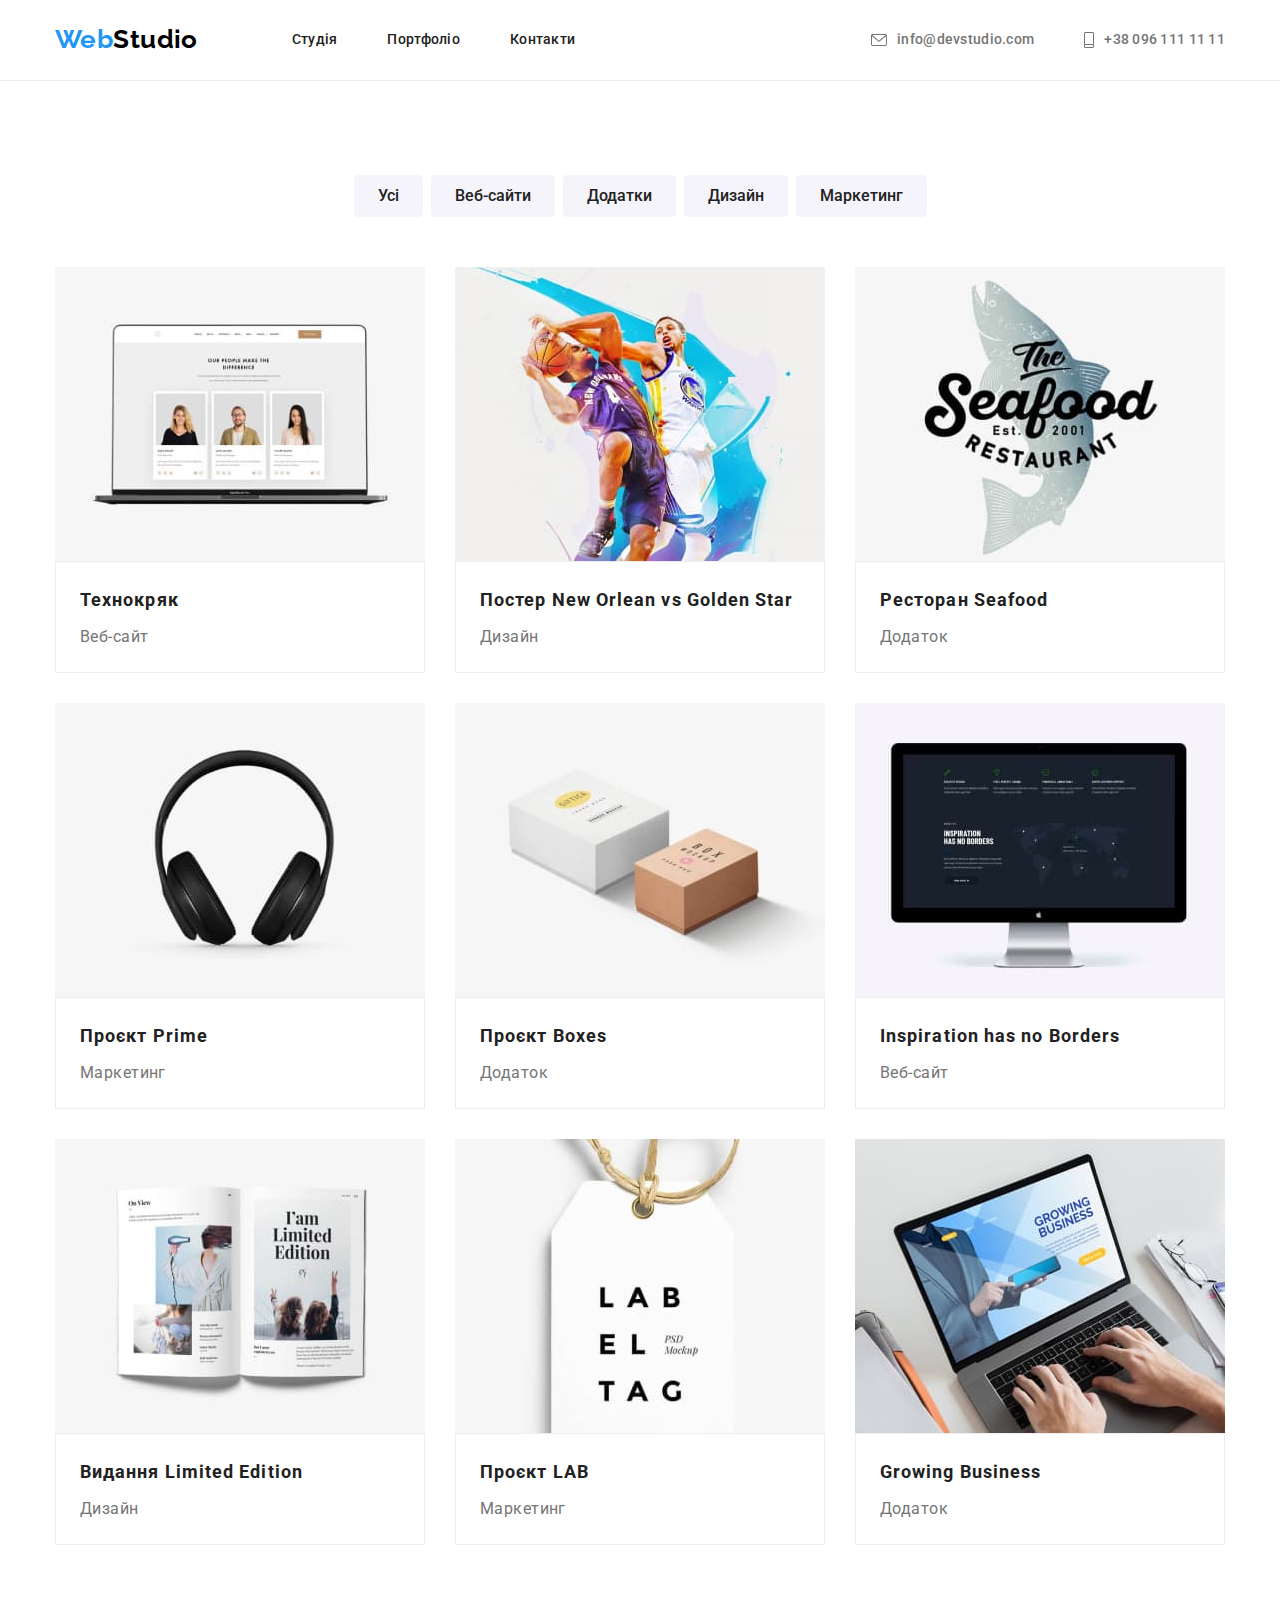
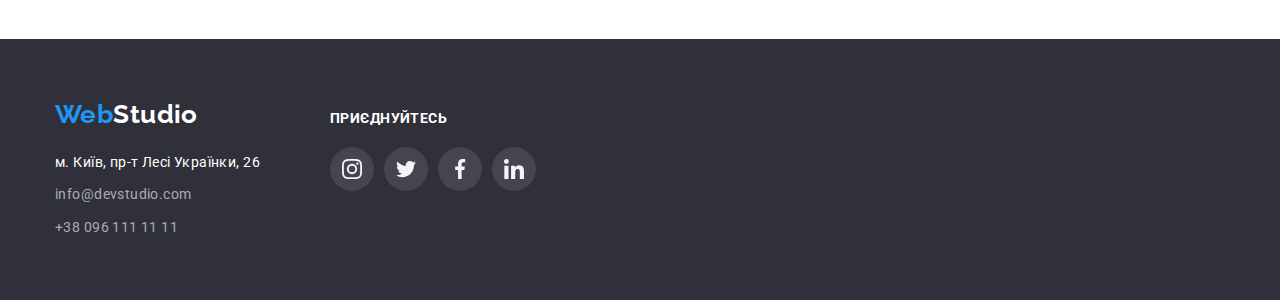
==== portfolio.html @ 8e15bc78 "homeWork" ====
<!DOCTYPE html>
<html lang="ua">

<head>
    <meta charset="UTF-8">
    <meta http-equiv="X-UA-Compatible" content="IE=edge">
    <meta name="viewport" content="width=device-width, initial-scale=1.0">
    <link rel="preconnect" href="https://fonts.googleapis.com">
    <link rel="preconnect" href="https://fonts.gstatic.com" crossorigin>
   
      <link href="https://fonts.googleapis.com/css2?family=Raleway:wght@700&family=Roboto:wght@400;500;700;900&display=swap"
rel="stylesheet">
<link rel="stylesheet"
        href="https://cdnjs.cloudflare.com/ajax/libs/modern-normalize/1.1.0/modern-normalize.min.css">
    <link rel="stylesheet" href="./css/styles.css">
    <title>Студія</title>
</head>

<body>
    <!--Шапка сторінки-->
    <header class="header-page">
        <div class="container main-nav">
            <nav class="nav">
        <a href="./index.html" class="logo"><span class="logo-word">Web</span>Studio</a>
                <ul class="site-nav list">
                    <li class="item"><a href="./index.html" class="link active">Студія</a></li>
                    <li class="item"><a href="./portfolio.html" class="link">Портфоліо</a></li>
                    <li class="item"><a href="" class="link">Контакти</a></li>
                </ul>
            </nav>
            <ul class="contact list">
                <li class="item">
                    <a href="mailto:info@devstudio.com" class="link-envelope link">
                        <svg class="icon-envelope" width="16" height="12">
                            <use href="./image4/icomoon.svg#icon-envelope-hover-2"></use>
                        </svg>
                        info@devstudio.com
                    </a>
                </li>
                <li class="item">
                    <a href="tel:+380961111111" class="link-smartphone link">
                        <svg class="icon-smartphone" width="10" height="16">
                            <use href="./image4/icomoon.svg#icon-smartphone"></use>
                        </svg>
                        +38 096 111 11 11
                    </a>
                </li>
            </ul>
        </div>
    </header>
<!--Головна сторінка-->
    <main>
        <section class="portfolio section">
            <div class="container">
            
                <h1 class="visually-hidden">Портфоліо</h1>
                <ul class="portfolio-nav list">
                    <li class="portfolio-nav-item item"><button type="button" class="button button-secondary">Усі</button></li>
                    <li class="portfolio-nav-item item"><button type="button" class="button button-secondary">Веб-сайти</button></li>
                    <li class="portfolio-nav-item item"><button type="button" class="button button-secondary">Додатки</button></li>
                    <li class="portfolio-nav-item item"><button type="button" class="button button-secondary">Дизайн</button></li>
                    <li class="portfolio-nav-item item"><button type="button" class="button button-secondary">Маркетинг</button></li>
                </ul>

        <ul class="portfolio-list list">
            <li class="portfolio-list-item item">
                <div class="thumb">
                <a href="" class="portfolio-item">
                <img src="./img/portfolio/laptop.jpg" class="portfolio-img" alt="Технокряк" width="370" height="294"></a>
                <div class="product-overlay">
                <p class="overlay-portfolio">Ресурс пропонує комплексні пропозиції з різним рівнем функціоналу та сервісів. Все це дозволить відвідувачу отримати
                вичерпні відомості про компанію чи приватну особу.</p>
                </div>
                </div>
            <div class="img-descr">
             <h2 class="portfolio-title">Технокряк</h2>
            <p class="portfolio-descrp">Веб-сайт</p>
            </div>
        
            </li>
            <li class="portfolio-list-item item">
                <a href="" class="portfolio-item">
                    <img src="./img/portfolio/basketball.jpg" class="portfolio-img alt=" Постер New Orlean vs Golden Star
                        width="370" height="294">
                </a>
                <div class="img-descr">
                    <h2 class="portfolio-title">Постер <span lang="en">New Orlean vs Golden Star</span></h2>
                    <p class="portfolio-descrp">Дизайн</p>
                </div>
            </li>
            <li class="portfolio-list-item item">
                <a href="" class="portfolio-item">
                    <img src="./img/portfolio/seafood.jpg" class="portfolio-img alt=" Ресторан Seafood width="370" height="294">
                </a>
                <div class="img-descr">
                    <h2 class="portfolio-title">Ресторан <span lang="en">Seafood</span></h2>
                    <p class="portfolio-descrp">Додаток</p>
                </div>
            </li>
            <li class="portfolio-list-item item">
                <a href="" class="portfolio-item">
                    <img src="./img/portfolio/pods.jpg" class="portfolio-img alt=" Проект Prime width="370" height="294"></a>
                <div class="img-descr">
                    <h2 class="portfolio-title">Проєкт <span lang="en">Prime</span></h2>
                    <p class="portfolio-descrp">Маркетинг</p>
                </div>
            </li>
            <li class="portfolio-list-item item">
                <a href="" class="portfolio-item">
                    <img src="./img/portfolio/box.jpg" class="portfolio-img alt=" Проект Boxes width="370" height="294">
                </a>
                <div class="img-descr">
                    <h2 class="portfolio-title">Проєкт <span lang="en">Boxes</span></h2>
                    <p class="portfolio-descrp">Додаток</p>
                </div>
            </li>
            <li class="portfolio-list-item item">
                <a href="" class="portfolio-item">
                    <img src="./img/portfolio/computer.jpg" class="portfolio-img alt=" Inspiration has no Borders width="370"
                        height="294"></a>
                <div class="img-descr">
                    <h2 class="portfolio-title" lang="en">Inspiration has no Borders</h2>
                    <p class="portfolio-descrp">Веб-сайт</p>
                </div>
            </li>
            <li class="portfolio-list-item item">
                <a href="" class="portfolio-item">
                    <img src="./img/portfolio/magazine.jpg" class="portfolio-img alt=" В Limited Edition width="370"
                        height="294"></a>
                <div class="img-descr">
                    <h2 class="portfolio-title">Видання <span lang="en">Limited Edition</span></h2>
                    <p class="portfolio-descrp">Дизайн</p>
                </div>
            </li>
            <li class="portfolio-list-item item">
                <a href="" class="portfolio-item">
                    <img src="./img/portfolio/tag.jpg" class="portfolio-img alt=" Проєкт LAB width="370" height="294"></a>
                <div class="img-descr">
                    <h2 class="portfolio-title">Проєкт <span lang="en">LAB</span></h2>
                    <p class="portfolio-descrp">Маркетинг</p>
                </div>
            </li>
            <li class="portfolio-list-item item">
                <a href="" class="portfolio-item">
                    <img src="./img/portfolio/work.jpg" class="portfolio-img alt=" Growing Business width="370"
                        height="294"></a>
                <div class="img-descr">
                    <h2 class="portfolio-title" lang="en">Growing Business</h2>
                    <p class="portfolio-descrp">Додаток</p>
                </div>
            </li>
        </ul>
        </div>
        </section>
        
        </main>
                    <!--Нижня шапка-->
                    <footer class="footer">
                        <div class="page-footer container">
                            <div class="adress-container">
                                <a href="./index.html" class="logo"><span class="logo-word">Web</span>Studio</a>
                                <address>
                                    <ul class="adress-list list">
                                        <li class="item"> <a href="https://goo.gl/maps/piqngm7oDQpEDh6u6" class="address-list-link"
                                                target="_blank" rel="noopener nofollow noreferrer">м. Київ, пр-т Лесі Українки, 26</a> </li>
                                        <li class="item"> <a href="maito:info@devstudio.com" class="address-list-tel">info@devstudio.com</a> </li>
                                        <li class="item"> <a href="tel:+380961111111" class="address-list-tel">+38 096 111 11 11</a> </li>
                                    </ul>
                                </address>
                            </div>
                            <div class="link-container">
                                <p class="footer-link-container-title">приєднуйтесь</p>
                                <ul class="list footer-links-list">
                                    <li class="footer-links-item">
                                        <a class="footer-social-links" href="">
                                            <svg class="footer-social-link-icon" width="20" height="20">
                                                <use href="./image4/icomoon.svg#icon-instagram"></use>
                                            </svg>
                                        </a>
                                    </li>
                                    <li class="footer-links-item">
                                        <a class="footer-social-links" href="">
                                            <svg class="footer-social-link-icon" width="20" height="20">
                                                <use href="./image4/icomoon.svg#icon-twitter"></use>
                                            </svg>
                                        </a>
                                    </li>
                                    <li class="footer-links-item">
                                        <a class="footer-social-links" href="">
                                            <svg class="footer-social-link-icon" width="20" height="20">
                                                <use href="./image4/icomoon.svg#icon-facebook"></use>
                                            </svg>
                                        </a>
                                    </li>
                                    <li class="footer-links-item">
                                        <a class="footer-social-links" href="">
                                            <svg class="footer-social-link-icon" width="20" height="20">
                                                <use href="./image4/icomoon.svg#icon-elipse"></use>
                                            </svg>
                                        </a>
                                    </li>
                                </ul>
                            </div>
                        </div>
                    </footer>
                    </body>
                    
                    </html>
---- css/styles.css ----
html {
    box-sizing: border-box;
}

*,
*::after,
*::before {
    box-sizing: inherit;
}

h1,
h2,
h3,
h4,
h5,
h6,
p {
    margin-top: 0;
}

a {
    text-decoration: none;
    color: inherit;
}

address {
    font-style: normal;
}


:root {
    --title-text-color: #212121;
    --primary-text-color: #757575;
    --accent-color: #2196F3;
    --deep-blue: #188CE8;
    --button-white-color: #FFFFFF;
    --background-section: #2F303A;
    --background-color: #F5F4FA;
    --black: #000000;

    /*--others*/
    --idx-header:100;
    --idx-backdrop:1000;
}

body {
    color: var(--primary-text-color);
    font-family: 'Roboto', sans-serif;
    letter-spacing: 0.03em;
    font-size: 14px;
    line-height: 1.71;
}

.list {
    list-style: none;
    padding-left: 0;
    margin: 0;
}

.container {
    width: 1200px;
    padding-left: 15px;
    padding-right: 15px;
    margin-left: auto;
    margin-right: auto;
}

.section {
    padding-top: 94px;
    padding-bottom: 94px;
}

/*Шапка*/

.header-page {
border-bottom: 1px solid #ECECEC;
padding-top: 24px;
padding-bottom: 25px;
}


/*Логотип*/

.logo {
color: var(--black);
    text-decoration: none;
    font-family: 'Raleway', sans-serif;
    font-weight: 700;
    font-size: 26px;
    line-height: 1.2;


}

.nav .logo {
    margin-right: 94px;
}

.logo .logo-word {
  color: var(--accent-color);
}

.main-nav {
    display: flex;
    align-items: center;
    justify-content: space-between;
}

.nav,
.site-nav {
    display: flex;
    align-items: center;
}


.site-nav .item:not(:last-child) {
    margin-right: 50px;
}

.site-nav .link {
    color: var(--title-text-color);
    text-decoration: none;
    font-weight: 500;
    line-height: 1.14;
    letter-spacing: 0.02em;
    position: relative;
    padding-top: 28px;
    padding-bottom: 28px;

}

.site-nav .current {
    color: var(--accent-color);
}

.site-nav .active::after{
    position: absolute;
    left: 0px;
    bottom: 0px;
    content: "";
    display: block;
    width: 100%;
    height: 4px;
    margin-bottom: -1px;
    border-radius: 2px;
    background-color: var(--accent-color);
    opacity: 0;


}


.active::after,
.active:hover::after,
.active:focus::after {
    opacity: 1;
}




.site-nav .link:hover,
.site-nav .link:focus {
    color: var(--accent-color);
}

.icon-envelope {
    margin-right: 10px;
    fill: currentColor;
}

.link-envelope {
    align-items: center;
    display: flex;
}

.icon-smartphone {
    margin-right: 10px;
    fill: currentColor;
}

.link-smartphone {
    align-items: center;
    display: flex;
}

.contact {
    display: flex;
}

.contact .link {
   color: var(--primary-text-color);
    text-decoration: none;
    font-weight: 500;
    line-height: 1.14;
    letter-spacing: 0.02em;
}

.contact .item:not(:last-child)
   { margin-right: 50px;
}

.contact .link:hover,
.contact .link:focus {
    color: var(--accent-color);
}


.hero {
    background-color: var(--background-section);
    text-align: center;
    padding-top: 200px;
    padding-bottom: 200px;
  
}

.overlay{
    max-width: 1600px;
    margin-left: auto;
    margin-right: auto;
    height: 600px;
    background-image: linear-gradient(to right, 
    rgba(47,48,58, 0.4),
    rgba(47, 48, 58, 0.4)
    ),
    url("../image4/Img\ \(1\).jpg");
    background-position: center;
    background-repeat: no-repeat;
    background-size: cover;
}



.hero .hero-title {
        display: block;
        width: 696px;
        text-align: center;
        margin-right: auto;
        margin-left: auto;

        color: var(--button-white-color);
        font-weight: 900;
        font-size: 44px;
        line-height: 1.36;
        letter-spacing: 0.06em;
        text-transform: uppercase;

        margin-top: 0;
        margin-bottom: 30px;
    }

/*Button*/

.button {
    font-size: 16px;
    text-align: center;
    cursor: pointer;
    font-family: inherit;
    border-color: transparent;
    border-radius: 4px;
}

.button-primary {
    color: var(--button-white-color);
    background-color: var(--accent-color);

    font-weight: 700;
    line-height: 1.88;
    letter-spacing: 0.06em;

    padding: 10px 32px;
    min-width: 200px;
}

.button-secondary {
    display: inline-block;
    color: var(--title-text-color);
    background-color: var(--background-color);

    font-weight: 500;
    line-height: 1.62;

    padding: 6px 22px;
}

.button-secondary:not(:last-child) {
    margin-right: 8px;
}

.button-primary:hover,
.button-primary:focus {
 color: var(--background-color);
 background-color: var(--deep-blue);
}

.button-secondary:hover,
.button-secondary:focus {
color: var(--button-white-color);
    background-color: var(--accent-color);
}

.button.active {
    color: var(--button-white-color);
    background-color: var(--accent-color);
}

/*FEATURES*/


.visually-hidden {
    position: absolute;
    width: 1px;
    height: 1px;
    margin: -1px;
    border: 0;
    padding: 0;

    white-space: nowrap;
    clip-path: inset(100%);
    clip: rect(0 0 0 0);
    overflow: hidden;
}

.features-section{
    padding-bottom: 47px;
}

.features {
    display: flex;
    flex-wrap: wrap;
 
}

.features .item {
    width: 270px;
}

.features .item:not(:last-child) {
    margin-right: 30px;
}
.features .features-title {
    color: var(--title-text-color);
    font-size: 14px;
    line-height: 1.14;
    text-transform: uppercase;
    margin-top: 0px;
    margin-bottom: 10px;
}

.features .feature-text {
    line-height: 1.17;
    margin-bottom: 0;
    margin-top: 0;
 


}

.works {
    padding-top: 0;
}

.works .works-images {
    display: flex;
}

.works-images .work {
    display: block;
    max-width: 100%;
    height: auto;
}


.works .works-images .item:not(:last-child) {
    margin-right: 30px;
}

.section-title {
    color: var(--title-text-color);
    font-size: 36px;
    line-height: 1.16;
    text-align: center;
    margin-top: 0px;
    margin-bottom: 50px;
}
*/
.team {
    background-color: var(--background-color);
}

.team-list {
    display: flex;
}

.team-list .item {
    box-shadow: 0px 1px 3px rgba(0, 0, 0, 0.12), 0px 1px 1px rgba(0, 0, 0, 0.14), 0px 2px 1px rgba(0, 0, 0, 0.2);
    border-radius: 0px 0px 4px 4px;
    text-align: center;
    background-color: var(--button-white-color);
}

.team-list .item:not(:last-child) {
    margin-right: 30px;
}

.team-list .item .img-descr {
    padding-top: 15px;
    padding-bottom: 15px;
}

.team .team-member {
    color: var(--title-text-color);
    font-weight: 500;
    font-size: 16px;
    line-height: 1.19;
    margin-bottom: 0;
    margin-bottom: 10px;
}

.team .team-descrp {
    font-size: 16px;
    line-height: 1.19;
    margin-bottom: 0;
}

.team-list .item .team-img {
    display: block;
    max-width: 100%;
    height: auto;
}

.footer {
    background-color: var(--background-section);
    padding-top: 60px;
    padding-bottom: 60px;
}

.footer .page-footer .logo {
    display: block;
    color: var(--button-white-color);
    margin-bottom: 20px;
}

.address-list .list .item:not(:last-child) {
    margin-bottom: 9px;
}

.address-list .address {
    font-style: normal;
    color: var(--button-white-color);
    text-decoration: none;
    font-size: 14px;
    line-height: 1.71;
}

.address-list .mail:hover,
.address-list .mail:focus,
.address-list .tel:hover,
.address-list .tel:focus {
    color: var(--accent-color);
}

.address-list .mail,
.address-list .tel {
    font-style: normal;
    color: rgba(255, 255, 255, 0.6);
    text-decoration: none;
    font-size: 14px;
    line-height: 1.71;
}



.portfolio-item {
    text-decoration: none;

}

.portfolio-title {
    color: var(--title-text-color);
    font-size: 18px;
    line-height: 2;
    letter-spacing: 0.06em;
    margin-bottom: 4px;
    margin-top: 0;
}

.portfolio-descrp {
    font-size: 16px;
    line-height: 1.88;
    padding-top: 0;
    margin-top: 0;
    margin-bottom: 0;
}

.portfolio-list {
    display: flex;
    flex-wrap: wrap;

    margin: -15px;
}


.portfolio-list .item {
    margin: 15px;

}

.portfolio-list .item .img-descr {
    border: 1px solid #EEEEEE;
    padding-top: 20px;
    padding-bottom: 20px;
    padding-right: 24px;
    padding-left: 24px;
}

.item .portfolio-img {
    display: block;
    max-width: 100%;
    height: auto;
}

.portfolio-nav {
    display: flex;
    justify-content: center;
    margin-bottom: 50px;
}

.portfolio-nav .item:not(:last-child) {
    margin-right: 8px;
}

.product-overlay{
    position: absolute;
    top: 0;
    left: 0;
    background-color: rgba(255, 255, 255, 0.457);
    backdrop-filter: blur(2px);
    display: flex;
    align-items: center;
    width: 100%;
    height: 100%;
    transform: translateY(100%);
background-color: rgba(33,150, 243, 0.9);
    transition: transform var(--trns-fast);
}

.portfolio-list-item:hover .product-overlay{
    transform: translateY(0);
}

.overlay-portfolio{
    font-weight: 700;
    padding-left: 20px;
    padding-right: 20px;
    letter-spacing: 0,02em;
    color: var(--button-white-color);
}

.thumb{
    position: relative;
    overflow: hidden;
   
}

/* ======================FEATURES================= */
.visually-hidden {
    position: absolute;
    width: 1px;
    height: 1px;
    margin: -1px;
    border: 0;
    padding: 0;

    white-space: nowrap;
    clip-path: inset(100%);
    clip: rect(0 0 0 0);
    overflow: hidden;
}

.features-section {
    padding-bottom: 47px;
}

.features {
    display: flex;
    flex-wrap: wrap;
 
}

.features .item {
    width: calc((100% - 90px) / 4);
}

.features .features-title {
    color: var(--title-text-color);
    font-size: 14px;
    line-height: 1.14;
    text-transform: uppercase;
    margin-top: 0px;
    margin-bottom: 10px;
}

.features .feature-text {
    line-height: 1.17;
    margin-bottom: 0;
    margin-top: 0;
    padding-top: 13.5px;
    padding-bottom: 13.5px;
}

.icon-container {
    width: 270px;
    height: 120px;
    background: #f5f4fa;
    border-radius: 4px;
    margin-bottom: 30px;
    padding: 25px 100px;
}





/* ==============/WORKS===================== */
/* ===============TEAM================== */
.section-title {
    color: var(--title-text-color);
    font-size: 36px;
    line-height: 1.16;
    text-align: center;
    margin-top: 0pxpx;
    margin-bottom: 50px;}


.team {
    background-color: var(--background-color);
}

.team-list {
    display: flex;
    flex-wrap: wrap;
}

.team-item {
    box-shadow: 0px 1px 3px rgba(0, 0, 0, 0.12), 0px 1px 1px rgba(0, 0, 0, 0.14),
        0px 2px 1px rgba(0, 0, 0, 0.2);
    border-radius: 0px 0px 4px 4px;
    text-align: center;
    background-color: var(--button-white-color);
    width: calc((100% - 90px) / 4);
}

.team-link-list {
    display: flex;
    
    align-items: center;
    justify-content: center;
}

    .team-link{
    padding-bottom: 42px;
}

.team-content {
    margin-bottom: 16px;
}


.team-social-icon {
    fill: #afb1b8;
}

.team-icon-link:hover .team-social-icon,
.team-icon-link:focus .team-social-icon {
    fill: var(--button-white-color);
}

.team-icon-link:hover,
.team-icon-link:focus {
    background-color: var(--accent-color);
    border-radius: 50%;
    width: 44px;
    height: 44px;
}

.team-icon-link {
    width: 44px;
    height: 44px;
    border-radius: 50%;
    fill: #afb1b8;
    padding: 12px;
    display: flex;
}

.team-img-description {
    padding: 30px 32px;
}

.team .team-member {
    color: var(--title-text-color);
    font-weight: 500;
    font-size: 16px;
    line-height: 1.19;
    margin-bottom: 0;
    margin-bottom: 10px;
}

.team .team-descrp {
    font-size: 16px;
    line-height: 1.19;
    margin-bottom: 0;
}

.team-list .item .team-img {
    display: block;
    max-width: 100%;
    height: auto;
}

/* ---------------TEAM--------------------*/
/* ----------------CLIENTS----------------*/
.clients-list {
    display: flex;
    flex-wrap: wrap;

}

.clients-list-item {
    width: 170px;
    height: 92px;
    border: 1px solid #afb1b8;
    border-radius: 4px;

   
}

.clients-list .clients-list-item:not(:nth-child(6n)){
margin-right: 30px;
}

.clients-list-item:hover,
.clients-list-item:focus {
    border: 1px solid var(--accent-color);
}
.clients-item-link:hover .clients-icon,
.clients-item-link:focus .clients-icon {
    fill: var(--accent-color);
}

.clients-item-link {
    display: flex;

    /* padding: 16px 32px; */
    width: 100%;
    height: 100%;
    align-items: center;
    justify-content: center;
}

.clients-icon {
    display: block;
fill: #afb1b8;
}

/* --------------CLIENTS---------*/
/* -------------FOOTER-----------*/
.footer-social-link-icon {
    fill: var(--background-color);
}

.footer-links-item:not(:nth-child(4n)){
margin-right: 10px;
}

.footer-links-item{
fill: var(--accent-color);
}

.footer-social-links{
fill:var(--button-white-color);
}

.footer {
    background-color: var(--background-section);
    padding-top: 60px;
    padding-bottom: 60px;
}

.page-footer {
    display: flex;
   
    align-items: baseline;
}

.footer-links-list {
    display: flex;

}

.footer-link-container-title {
    font-size: 14px;
    font-weight: 700;
    line-height: 1.14;
    color: var(--button-white-color);
    margin-bottom: 20px;
    text-transform: uppercase;
    
 
}


.footer-social-links {
background-color: rgba(255, 255, 255, 0.1);
    width: 44px;
    height: 44px;
    border-radius: 50%;
    padding: 12px;
    display: flex;

}

.footer-social-links:hover,
.footer-social-links:focus {
    background-color: var(--accent-color);
}

.footer-social-link-icon {
    fill: currentColor;

}


.footer .page-footer .logo {
    display: block;
    color: var(--button-white-color);
    margin-bottom: 20px;
}

.address-list-item:not(:last-child) {
    margin-bottom: 9px;
}

.address-list-link {
    font-style: normal;
    color: var(--button-white-color);
    text-decoration: none;
    font-size: 14px;
    line-height: 1.71;
}

.address-list-mail:hover,
.address-list-mail:focus,
.address-list-tel:hover,
.address-list-tel:focus {

    color: var(--accent-color);
}



.address-list-mail,
.address-list-tel {
    font-style: normal;
    color: rgba(255, 255, 255, 0.6);
    text-decoration: none;
    font-size: 14px;
    line-height: 1.71;
}

.link-container{
    margin-left: 70px;
}



/* ==============PORTFOLIO=========== */


.portfolio-list {
    display: flex;
    flex-wrap: wrap;
    
}

.portfolio-list-item:hover,
.portfolio-list-item:focus {
    box-shadow: 0px 1px 1px rgba(0, 0, 0, 0.12), 0px 4px 4px rgba(0, 0, 0, 0.06),
        1px 4px 6px rgba(0, 0, 0, 0.16);
}


.portfolio-list-img {
    display: block;
    max-width: 100%;
    height: auto;
}

.portfolio-nav {
    display: flex;
    justify-content: center;
    margin-bottom: 50px;

    flex-wrap: wrap;
}
  




 .footer-social-link-icon{
fill:var(--background-color);
 }

 .portfolio-img-descr {
     border: 1px solid #eeeeee;
     border-top: none;
     padding-top: 20px;
     padding-bottom: 20px;
     padding-right: 24px;
     padding-left: 24px;
 }

 .portfolio-list-descrp {
     font-size: 16px;
     line-height: 1.88;
     padding-top: 0;
     margin-top: 0;
     margin-bottom: 0;
 }

 .portfolio-list-title {
     color: var(--title-text-color);
     font-size: 18px;
     line-height: 2;
     letter-spacing: 0.06em;
     margin-bottom: 4px;
     margin-top: 0;
 }

 .adress-list .item:not(:last-child){
    margin-bottom: 9px;
 }
 

 .social-link{
    margin-right: 10px;
 }




 /*--Position overlay--*/
 .wrapper{
 border-radius: 4px;
 position: relative;
 outline:4px;
 }

.overlay-box {
position: absolute;
   width: 370px;
    height: 70px;
    border-radius: 0px;
    background: rgba(47, 48, 58, 0.8);
    left: 0;
    bottom: 0;
}

.overlay-text {
    font-family: 'Roboto';
    font-style: normal;
    font-weight: 700;
    font-size: 14px;
    line-height: 16px;
    text-align: center;
    letter-spacing: 0.03em;
    text-transform: uppercase;

    padding: 27px;

    color: #FFFFFF;
}
/* MODEL WINDOW */
.backdrop {
    position: fixed;
    top: 0;
    left: 0;

    width: 100%;
    height: 100%;

    background-color: rgba(0, 0, 0, 0.2);
    backdrop-filter: blur(2px);

    visibility: visible;
    transition: opacity 250ms, visibility 250ms linear;
}

.backdrop.is-hidden {
    opacity: 0;
    visibility: hidden;
    pointer-events: none;
}

.modal {
    transform: translateX(-50%) translateY(-50%);
    position: absolute;
    width: 528px;
    height: 581px;

    top: 50%;
    left: 50%;

    border-radius: 4px;
    background: #FFFFFF;
    box-shadow: 0px 1px 3px rgba(0, 0, 0, 0.12), 0px 1px 1px rgba(0, 0, 0, 0.14), 0px 2px 1px rgba(0, 0, 0, 0.2);

}

.close-btn {
    position: absolute;
    top: 10px;
    right: 10px;

    display: flex;
    align-items: center;
    justify-content: center;

    cursor: pointer;

    width: 30px;
    height: 30px;
    padding: 0;
    border-radius: 50%;
    border-color: rgba(0, 0, 0, 0.1);
    background-color: #FFFFFF;

}
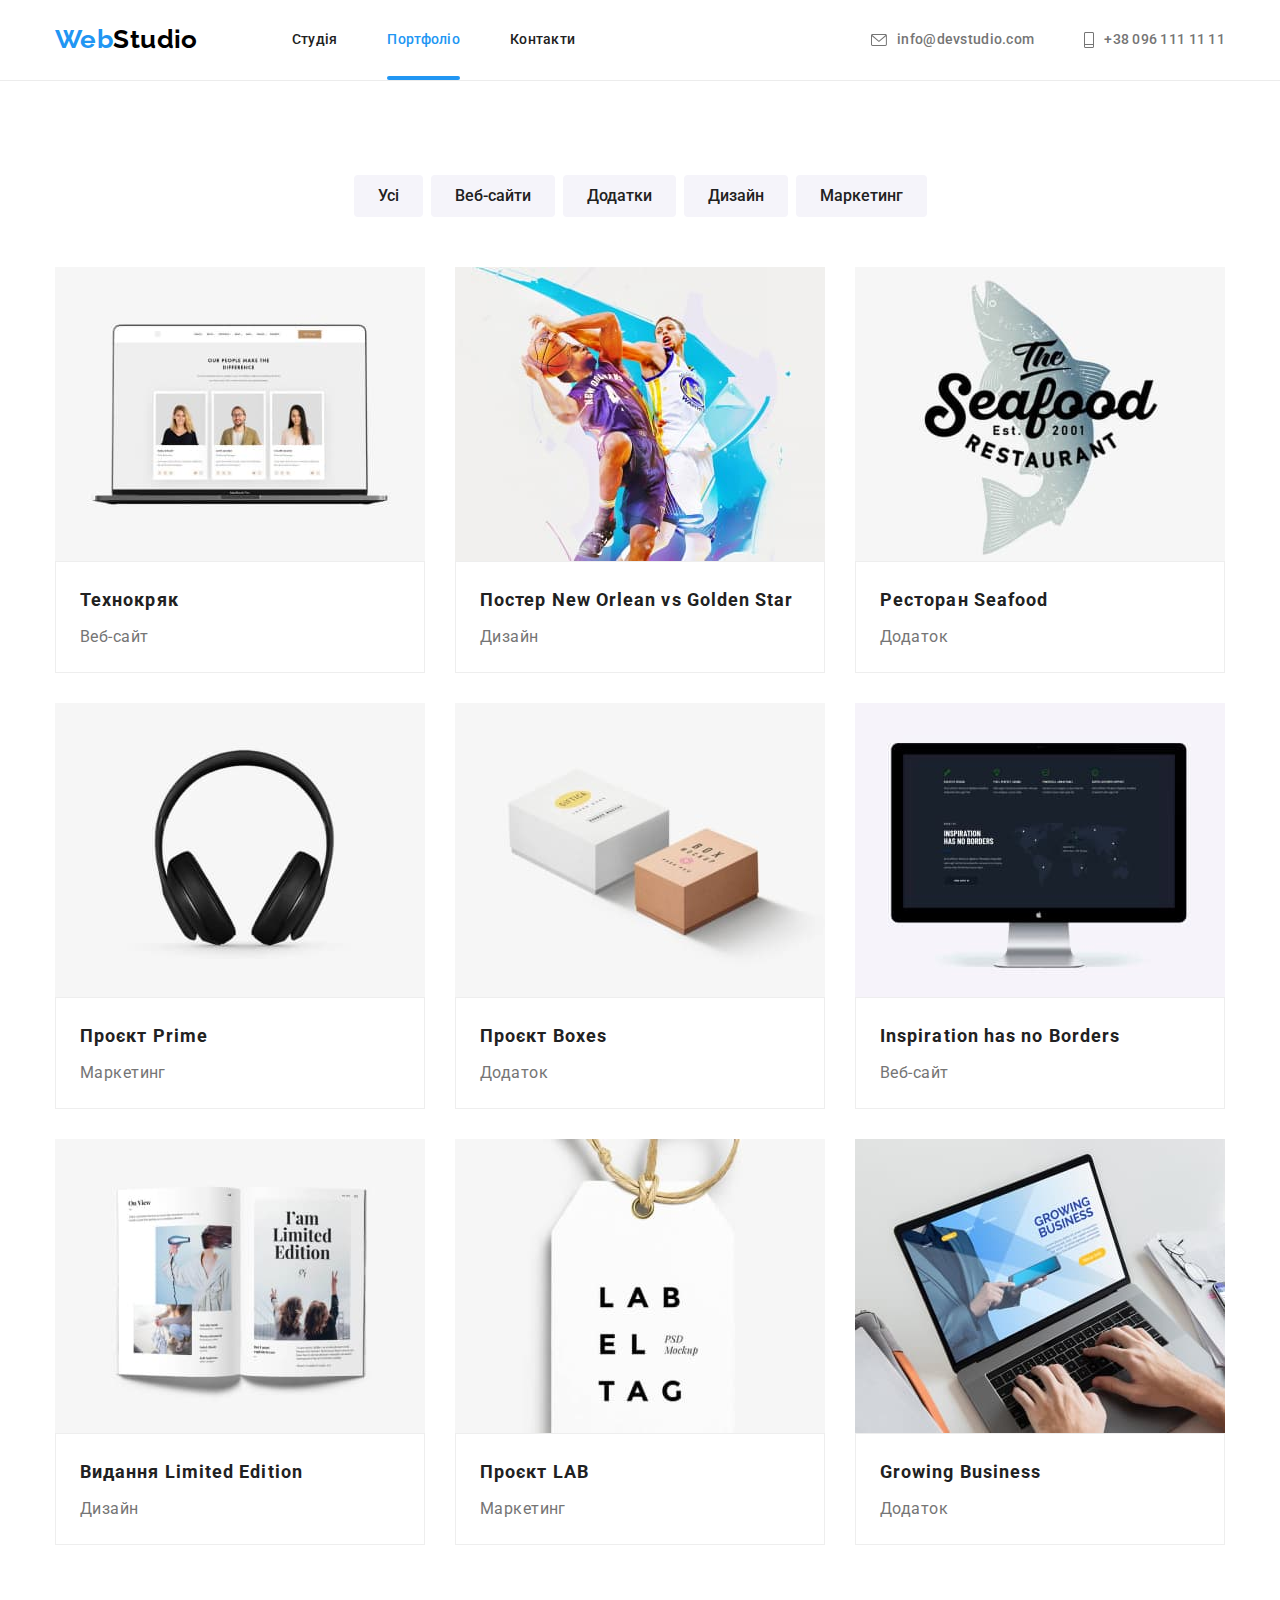
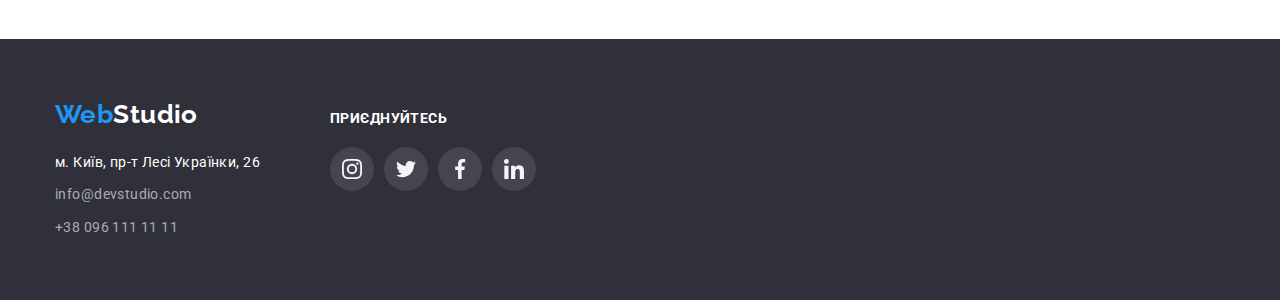
==== commit 8f5a26f8: "update" ====
--- a/portfolio.html
+++ b/portfolio.html
@@ -23,8 +23,8 @@
             <nav class="nav">
         <a href="./index.html" class="logo"><span class="logo-word">Web</span>Studio</a>
                 <ul class="site-nav list">
-                    <li class="item"><a href="./index.html" class="link active">Студія</a></li>
-                    <li class="item"><a href="./portfolio.html" class="link">Портфоліо</a></li>
+                    <li class="item"><a href="./index.html" class="link">Студія</a></li>
+                    <li class="item"><a href="./portfolio.html" class="link active">Портфоліо</a></li>
                     <li class="item"><a href="" class="link">Контакти</a></li>
                 </ul>
             </nav>
@@ -63,6 +63,8 @@
                 </ul>
 
         <ul class="portfolio-list list">
+
+
             <li class="portfolio-list-item item">
                 <div class="thumb">
                 <a href="" class="portfolio-item">
@@ -78,72 +80,144 @@
             </div>
         
             </li>
-            <li class="portfolio-list-item item">
+
+
+            <li class="portfolio-list-item item">
+                    <div class="thumb">
                 <a href="" class="portfolio-item">
                     <img src="./img/portfolio/basketball.jpg" class="portfolio-img alt=" Постер New Orlean vs Golden Star
                         width="370" height="294">
                 </a>
+                <div class="product-overlay">
+                    <p class="overlay-portfolio">Ресурс пропонує комплексні пропозиції з різним рівнем функціоналу та сервісів. Все це
+                        дозволить відвідувачу отримати
+                        вичерпні відомості про компанію чи приватну особу.</p>
+                </div>
+                </div>
                 <div class="img-descr">
                     <h2 class="portfolio-title">Постер <span lang="en">New Orlean vs Golden Star</span></h2>
                     <p class="portfolio-descrp">Дизайн</p>
                 </div>
             </li>
-            <li class="portfolio-list-item item">
+
+
+            <li class="portfolio-list-item item">
+            <div class="thumb">
                 <a href="" class="portfolio-item">
                     <img src="./img/portfolio/seafood.jpg" class="portfolio-img alt=" Ресторан Seafood width="370" height="294">
                 </a>
+                <div class="product-overlay">
+                    <p class="overlay-portfolio">Ресурс пропонує комплексні пропозиції з різним рівнем функціоналу та сервісів. Все це
+                        дозволить відвідувачу отримати
+                        вичерпні відомості про компанію чи приватну особу.</p>
+                </div>
+                </div>
                 <div class="img-descr">
                     <h2 class="portfolio-title">Ресторан <span lang="en">Seafood</span></h2>
                     <p class="portfolio-descrp">Додаток</p>
                 </div>
             </li>
-            <li class="portfolio-list-item item">
+
+
+            <li class="portfolio-list-item item">
+    <div class="thumb">
                 <a href="" class="portfolio-item">
                     <img src="./img/portfolio/pods.jpg" class="portfolio-img alt=" Проект Prime width="370" height="294"></a>
+                    <div class="product-overlay">
+                        <p class="overlay-portfolio">Ресурс пропонує комплексні пропозиції з різним рівнем функціоналу та сервісів. Все це
+                            дозволить відвідувачу отримати
+                            вичерпні відомості про компанію чи приватну особу.</p>
+                    </div>
+                    </div>
                 <div class="img-descr">
                     <h2 class="portfolio-title">Проєкт <span lang="en">Prime</span></h2>
                     <p class="portfolio-descrp">Маркетинг</p>
                 </div>
             </li>
-            <li class="portfolio-list-item item">
+
+
+            <li class="portfolio-list-item item">
+    <div class="thumb">
                 <a href="" class="portfolio-item">
                     <img src="./img/portfolio/box.jpg" class="portfolio-img alt=" Проект Boxes width="370" height="294">
                 </a>
+                <div class="product-overlay">
+                    <p class="overlay-portfolio">Ресурс пропонує комплексні пропозиції з різним рівнем функціоналу та сервісів. Все це
+                        дозволить відвідувачу отримати
+                        вичерпні відомості про компанію чи приватну особу.</p>
+                </div>
+                </div>
                 <div class="img-descr">
                     <h2 class="portfolio-title">Проєкт <span lang="en">Boxes</span></h2>
                     <p class="portfolio-descrp">Додаток</p>
                 </div>
             </li>
-            <li class="portfolio-list-item item">
+
+
+            <li class="portfolio-list-item item">
+    <div class="thumb">
                 <a href="" class="portfolio-item">
                     <img src="./img/portfolio/computer.jpg" class="portfolio-img alt=" Inspiration has no Borders width="370"
                         height="294"></a>
+                        <div class="product-overlay">
+                            <p class="overlay-portfolio">Ресурс пропонує комплексні пропозиції з різним рівнем функціоналу та сервісів. Все це
+                                дозволить відвідувачу отримати
+                                вичерпні відомості про компанію чи приватну особу.</p>
+                        </div>
+                        </div>
                 <div class="img-descr">
                     <h2 class="portfolio-title" lang="en">Inspiration has no Borders</h2>
                     <p class="portfolio-descrp">Веб-сайт</p>
                 </div>
             </li>
-            <li class="portfolio-list-item item">
+
+
+            <li class="portfolio-list-item item">
+    <div class="thumb">
                 <a href="" class="portfolio-item">
                     <img src="./img/portfolio/magazine.jpg" class="portfolio-img alt=" В Limited Edition width="370"
                         height="294"></a>
+                        <div class="product-overlay">
+                            <p class="overlay-portfolio">Ресурс пропонує комплексні пропозиції з різним рівнем функціоналу та сервісів. Все це
+                                дозволить відвідувачу отримати
+                                вичерпні відомості про компанію чи приватну особу.</p>
+                        </div>
+                        </div>
                 <div class="img-descr">
                     <h2 class="portfolio-title">Видання <span lang="en">Limited Edition</span></h2>
                     <p class="portfolio-descrp">Дизайн</p>
                 </div>
             </li>
-            <li class="portfolio-list-item item">
+
+
+            <li class="portfolio-list-item item">
+    <div class="thumb">
                 <a href="" class="portfolio-item">
                     <img src="./img/portfolio/tag.jpg" class="portfolio-img alt=" Проєкт LAB width="370" height="294"></a>
+                    <div class="product-overlay">
+                        <p class="overlay-portfolio">Ресурс пропонує комплексні пропозиції з різним рівнем функціоналу та сервісів. Все це
+                            дозволить відвідувачу отримати
+                            вичерпні відомості про компанію чи приватну особу.</p>
+                    </div>
+                    </div>
                 <div class="img-descr">
                     <h2 class="portfolio-title">Проєкт <span lang="en">LAB</span></h2>
                     <p class="portfolio-descrp">Маркетинг</p>
                 </div>
             </li>
-            <li class="portfolio-list-item item">
+
+
+            <li class="portfolio-list-item item">
+    <div class="thumb">
                 <a href="" class="portfolio-item">
                     <img src="./img/portfolio/work.jpg" class="portfolio-img alt=" Growing Business width="370"
                         height="294"></a>
+                        <div class="product-overlay">
+                            <p class="overlay-portfolio">Ресурс пропонує комплексні пропозиції з різним рівнем функціоналу та сервісів. Все це
+                                дозволить відвідувачу отримати
+                                вичерпні відомості про компанію чи приватну особу.</p>
+                        </div>
+                        </div>
                 <div class="img-descr">
                     <h2 class="portfolio-title" lang="en">Growing Business</h2>
                     <p class="portfolio-descrp">Додаток</p>
--- a/css/styles.css
+++ b/css/styles.css
@@ -124,9 +124,10 @@
     line-height: 1.14;
     letter-spacing: 0.02em;
     position: relative;
-    padding-top: 28px;
-    padding-bottom: 28px;
-
+    padding-top: 32px;
+    padding-bottom: 32px;
+
+transition: fill 250ms cubic-bezier(0.4, 0, 0.2, 1);
 }
 
 .site-nav .current {
@@ -136,26 +137,29 @@
 .site-nav .active::after{
     position: absolute;
     left: 0px;
-    bottom: 0px;
+    bottom: -1px;
     content: "";
-    display: block;
+  
     width: 100%;
     height: 4px;
-    margin-bottom: -1px;
+    
     border-radius: 2px;
     background-color: var(--accent-color);
-    opacity: 0;
-
-
-}
-
-
-.active::after,
+    /*opacity: ;*/
+
+}
+
+
+.site-nav .active{
+    color: var(--accent-color);
+}
+
+/*.active::after,
 .active:hover::after,
 .active:focus::after {
     opacity: 1;
 }
-
+*/
 
 
 
@@ -194,6 +198,7 @@
     font-weight: 500;
     line-height: 1.14;
     letter-spacing: 0.02em;
+transition: color 250ms var(--timing-function);
 }
 
 .contact .item:not(:last-child)
@@ -270,6 +275,8 @@
 
     padding: 10px 32px;
     min-width: 200px;
+
+transition: color 250ms var(--timing-function);
 }
 
 .button-secondary {
@@ -281,6 +288,8 @@
     line-height: 1.62;
 
     padding: 6px 22px;
+
+transition: color 250ms var(--timing-function);
 }
 
 .button-secondary:not(:last-child) {
@@ -451,6 +460,8 @@
     text-decoration: none;
     font-size: 14px;
     line-height: 1.71;
+
+transition: color 250ms var(--timing-function);
 }
 
 .address-list .mail:hover,
@@ -467,6 +478,7 @@
     text-decoration: none;
     font-size: 14px;
     line-height: 1.71;
+transition: color 250ms var(--timing-function);
 }
 
 
@@ -524,6 +536,7 @@
     display: flex;
     justify-content: center;
     margin-bottom: 50px;
+    transition: color 250ms var(--timing-function);
 }
 
 .portfolio-nav .item:not(:last-child) {
@@ -531,18 +544,17 @@
 }
 
 .product-overlay{
-    position: absolute;
-    top: 0;
+position: absolute;
     left: 0;
-    background-color: rgba(255, 255, 255, 0.457);
-    backdrop-filter: blur(2px);
-    display: flex;
-    align-items: center;
+    bottom: 0;
+    content: "";
+    display: inline-block;
     width: 100%;
     height: 100%;
-    transform: translateY(100%);
-background-color: rgba(33,150, 243, 0.9);
-    transition: transform var(--trns-fast);
+    background-color: var(--accent-color);
+    transition: transform 250ms var(--timing-function);
+    transform: translateY(101%);
+    /* opacity: 0; */
 }
 
 .portfolio-list-item:hover .product-overlay{
@@ -550,12 +562,21 @@
 }
 
 .overlay-portfolio{
-    font-weight: 700;
-    padding-left: 20px;
-    padding-right: 20px;
-    letter-spacing: 0,02em;
+position: absolute;
+    left: 24px;
+    right: 24px;
+    top: 63px;
+    bottom: 63px;
+    font-weight: 400;
+    font-size: 18px;
+    line-height: calc(28 / 18);
+    letter-spacing: 0.03em;
     color: var(--button-white-color);
-}
+    display: flex;
+    justify-content: center;
+   /* transition: color 250ms var(--timing-function);*/
+}
+
 
 .thumb{
     position: relative;
@@ -691,6 +712,7 @@
     fill: #afb1b8;
     padding: 12px;
     display: flex;
+transition: color 250ms var(--timing-function);
 }
 
 .team-img-description {
@@ -731,6 +753,7 @@
     height: 92px;
     border: 1px solid #afb1b8;
     border-radius: 4px;
+transition: color 250ms var(--timing-function);
 
    
 }
@@ -756,6 +779,8 @@
     height: 100%;
     align-items: center;
     justify-content: center;
+
+transition: color 250ms var(--timing-function);
 }
 
 .clients-icon {
@@ -805,7 +830,8 @@
     color: var(--button-white-color);
     margin-bottom: 20px;
     text-transform: uppercase;
-    
+ 
+    transition: color 250ms var(--timing-function);
  
 }
 
@@ -957,8 +983,8 @@
  outline:4px;
  }
 
-.overlay-box {
-position: absolute;
+   .overlay-box {
+   position: absolute;
    width: 370px;
     height: 70px;
     border-radius: 0px;
@@ -993,8 +1019,13 @@
     background-color: rgba(0, 0, 0, 0.2);
     backdrop-filter: blur(2px);
 
+    opacity: 1;
     visibility: visible;
     transition: opacity 250ms, visibility 250ms linear;
+    pointer-events: initial;
+    z-index: var(--idx-backdrop);
+    pointer-events: inherit;
+    transition: 250ms cubic-bezier(0.4, 0, 0.2, 1);
 }
 
 .backdrop.is-hidden {
@@ -1015,7 +1046,11 @@
     border-radius: 4px;
     background: #FFFFFF;
     box-shadow: 0px 1px 3px rgba(0, 0, 0, 0.12), 0px 1px 1px rgba(0, 0, 0, 0.14), 0px 2px 1px rgba(0, 0, 0, 0.2);
-
+    transition: 250ms cubic-bezier(0.4, 0, 0.2, 1);
+}
+
+.backdrop.is-hidden .modal{
+    transform: translateX(-50%) translateY(-65%);
 }
 
 .close-btn {
@@ -1031,9 +1066,11 @@
 
     width: 30px;
     height: 30px;
+    background-color: transparent;
     padding: 0;
     border-radius: 50%;
     border-color: rgba(0, 0, 0, 0.1);
     background-color: #FFFFFF;
-
-}
+    border:1px solid;
+
+}
